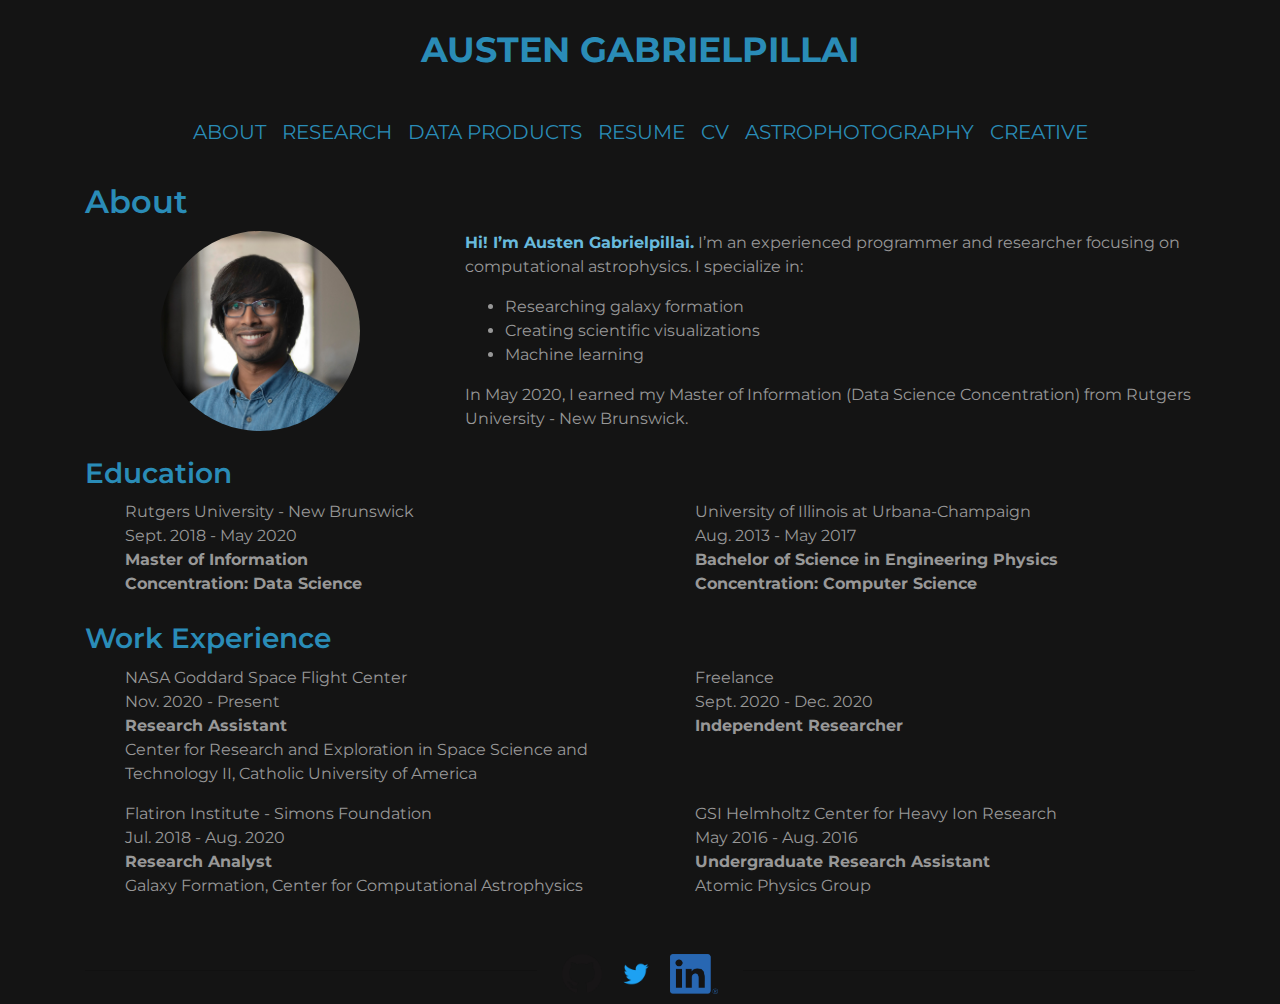
==== about.html @ 3574d352 "astrophotography update" ====
﻿<!DOCTYPE html>
<html lang="en">
<head>
    <title>Austen Gabrielpillai - About</title>
    <meta name="description" content="Experienced programmer and researcher focusing on computational astrophysics.">
    <!-- Global site tag (gtag.js) - Google Analytics -->
    <script async src="https://www.googletagmanager.com/gtag/js?id=UA-153675831-1"></script>
    <script>
        window.dataLayer = window.dataLayer || [];
        function gtag() { dataLayer.push(arguments); }
        gtag('js', new Date());

        gtag('config', 'UA-153675831-1');
    </script>
    <meta charset="utf-8">
    <meta name="viewport" content="width=device-width, initial-scale=1">
    <script src="https://code.jquery.com/jquery-3.2.1.slim.min.js" integrity="sha384-KJ3o2DKtIkvYIK3UENzmM7KCkRr/rE9/Qpg6aAZGJwFDMVNA/GpGFF93hXpG5KkN" crossorigin="anonymous"></script>
    <link rel="stylesheet" href="https://maxcdn.bootstrapcdn.com/bootstrap/4.0.0/css/bootstrap.min.css" integrity="sha384-Gn5384xqQ1aoWXA+058RXPxPg6fy4IWvTNh0E263XmFcJlSAwiGgFAW/dAiS6JXm" crossorigin="anonymous">
    <script src="https://maxcdn.bootstrapcdn.com/bootstrap/4.0.0/js/bootstrap.min.js" integrity="sha384-JZR6Spejh4U02d8jOt6vLEHfe/JQGiRRSQQxSfFWpi1MquVdAyjUar5+76PVCmYl" crossorigin="anonymous"></script>
    <script src="https://cdnjs.cloudflare.com/ajax/libs/popper.js/1.12.9/umd/popper.min.js" integrity="sha384-ApNbgh9B+Y1QKtv3Rn7W3mgPxhU9K/ScQsAP7hUibX39j7fakFPskvXusvfa0b4Q" crossorigin="anonymous"></script>
    <script src="https://d3js.org/d3.v5.min.js"></script>
    <link rel="stylesheet" href="css/styles.css">
    <link rel="stylesheet" href="css/styles-about.css">
    <link href="https://fonts.googleapis.com/css2?family=Montserrat&display=swap" rel="stylesheet">
    <link rel="apple-touch-icon" sizes="180x180" href="images/favicon/apple-touch-icon.png">
    <link rel="icon" type="image/png" sizes="32x32" href="images/favicon/favicon-32x32.png">
    <link rel="icon" type="image/png" sizes="16x16" href="images/favicon/favicon-16x16.png">
    <link rel="manifest" href="images/favicon/site.webmanifest">
</head>
<body>
    <header id="title">
        <div class="jumbotron jumbotron-fluid" id="title">
            <div class="container">
                <a href="index.html">AUSTEN GABRIELPILLAI</a>
            </div>
        </div>
        <nav class="navbar navbar-expand-lg navbar-dark">
            <a class="navbar-brand d-inline-block d-lg-none" href="index.html"><b>A. GABRIELPILLAI</b></a>
            <button class="navbar-toggler" type="button" data-toggle="collapse" data-target="#collapsingNavbarMd">
                <span class="navbar-toggler-icon"></span>
            </button>
            <div class="navbar-collapse collapse" id="collapsingNavbarMd">
                <div class="navbar-nav mx-lg-auto">
                    <a class="nav-item nav-link active" href="about.html"> ABOUT <span class="sr-only">(current)</span></a>
                    <a class="nav-item nav-link" href="research.html">RESEARCH</a>
                    <a class="nav-item nav-link" href="products.html">DATA PRODUCTS</a>
                    <a class="nav-item nav-link" href="a_gabrielpillai_resume.pdf">RESUME</a>
                    <a class="nav-item nav-link" href="a_gabrielpillai_cv.pdf">CV</a>
                    <a class="nav-item nav-link" href="astrophotography.html">ASTROPHOTOGRAPHY</a>
                    <a class="nav-item nav-link" href="personal.html">CREATIVE</a>
                </div>
            </div>
        </nav>
    </header>
    <main>
        <div class="container">
            <h2>About</h2>
            <div class="row">
                <div class="col-md-4" id="parent-photo">
                    <img src="images/about/me.jpg" class="rounded-circle" id="my-photo"/>
                </div>
                <div class="col-md-8">
                    <p>
                        <b>Hi! I’m Austen Gabrielpillai.</b> I’m an experienced programmer and researcher focusing on computational astrophysics. I specialize in:
                    </p>
                    <ul>
                        <li>Researching galaxy formation</li>
                        <li>Creating scientific visualizations</li>
                        <li>Machine learning</li>
                    </ul>
                    <p>In May 2020, I earned my Master of Information (Data Science Concentration) from Rutgers University - New Brunswick.</p>
                </div>
            </div>
            <h3>Education</h3>
            <div class="row">
                <div class="col">
                    <ul class="schools-list">
                        <li>Rutgers University - New Brunswick</li>
                        <li>Sept. 2018 - May 2020</li>
                        <li><strong>Master of Information</strong></li>
                        <li><strong>Concentration: Data Science</strong></li>
                    </ul>
                </div>
                <div class="col">
                    <ul  class="schools-list">
                        <li>University of Illinois at Urbana-Champaign</li>
                        <li>Aug. 2013 - May 2017</li>
                        <li><strong>Bachelor of Science in Engineering Physics</strong></li>
                        <li><strong>Concentration: Computer Science</strong></li>
                    </ul>
                </div>
            </div>
            <h3>Work Experience</h3>
            <div class="row">
                <div class="col-md-6">
                    <ul class="schools-list">
                        <li>NASA Goddard Space Flight Center</li>
                        <li>Nov. 2020 - Present</li>
                        <li><strong>Research Assistant</strong></li>
                        <li>Center for Research and Exploration in Space Science and Technology II, Catholic University of America</li>
                    </ul>
                </div>
                <div class="col-md-6">
                    <ul class="schools-list">
                        <li>Freelance</li>
                        <li>Sept. 2020 - Dec. 2020</li>
                        <li><strong>Independent Researcher</strong></li>
                        <li></li>
                    </ul>
                </div>
                <div class="col-md-6">
                    <ul class="schools-list">
                        <li>Flatiron Institute - Simons Foundation</li>
                        <li>Jul. 2018 - Aug. 2020</li>
                        <li><strong>Research Analyst</strong></li>
                        <li>Galaxy Formation, Center for Computational Astrophysics</li>
                    </ul>
                </div>
                <div class="col-md-6">
                    <ul class="schools-list">
                        <li>GSI Helmholtz Center for Heavy Ion Research</li>
                        <li>May 2016 - Aug. 2016</li>
                        <li><strong>Undergraduate Research Assistant</strong></li>
                        <li>Atomic Physics Group</li>
                    </ul>
                </div>
            </div>
        </div>
    </main>
    <footer class="footer">
        <div class="container">
            <div class="row">
                <div class="col"><hr /></div>
                <div class="col-auto social-icons">
                    <a href="https://github.com/aust427">
                        <img src="icons/GitHub-Mark-64px.png" class="social-icons" />
                    </a>
                    <a href="https://twitter.com/a_gabrielpillai">
                        <img src="icons/Twitter_Logo_Blue.png" class="social-icons" />
                    </a>
                    <a href="https://www.linkedin.com/in/a-gabrielpillai">
                        <img src="icons/LI-In-Bug.png" class="social-icons" />
                    </a>
                </div>
                <div class="col"><hr /></div>
            </div>
        </div>
    </footer>
</body>
</html>
---- css/styles.css ----
﻿html, body {
    height: 100%;
}

.slider {
    width: 100px;
}

.pos-input {
    width: 55px;
}

.modal-content {
    background-color: #FEF8EC;
}

body, html {
    background-color: #141414;
    font-family: 'Montserrat', sans-serif;
    color: #989898;
}

h1, h2, h3, h4 {
    margin-bottom: 5px;
    color: #2A8CB7;
    font-weight: 600;
    padding-bottom: 5px;
}

#title {
    text-align: center;
    background-color: #141414;
    text-decoration: none;
    font-size: 35px;
    margin-bottom: 0;
}

b {
    color: #69BADD;
}

#collapsingNavbarMd a {
    font-size: 20px;
}

nav {
    background-color: #141414;
}

.jumbotron {
    font-weight: bold;
    padding-top: 24px;
    padding-bottom: 24px;
}

.btn-primary {
    background-color: #47859A;
}

#title a:link {
    color: #2A8CB7;
}

#title a:visited {
    color: #2A8CB7;
}

#title a:hover {
    color: #69BADD;
    text-decoration: none;
    font-weight: bold;
}


@media (min-width: 992px) {
    .navbar .navbar-collapse {
        text-align: center;
    }


}

nav {
    font-size: 18px;
}

@media (max-width: 991px) {
    .jumbotron {
        display: none;
    }

    .navbar-brand{
        font-size: 25px;
    }
}

.paper-summary{
    width: 100%;
}

.paper-left-col{
    width: 75%;
}

.paper-right-col{
    width:25%;
}

.paper-right{
    text-align: right;
}

footer {
    position: absolute;
    width: 100%;
    /* Set the fixed height of the footer here */
    height: 60px;
    background: #141414;
    padding-top: 10px;
}

.no-padding {
    padding-left: 0;
    padding-right: 0;
}

.social-icons {
    max-height: 40px;
    width: auto;
    text-align: center;
    padding-left: 5px;
    padding-right: 5px;
}

img {
    max-width: 100%;
    max-height: 100%;
}

main{
    padding-top: 20px;
    padding-bottom: 20px;
}

.row{
    margin-bottom: 10px;
}

.img-row{
    margin-top: 50px;
    margin-bottom: 50px;
}

.diamond, .diamond div {
    margin: 0 auto;
    transform-origin: 50% 50%;
    overflow: hidden;
    width: 200px;
    height: 200px;
}

/*adopted and modified from https://stackoverflow.com/questions/29654453/bootstrap-different-shaped-images */
.diamond {
    transform: rotate(45deg);
}

    .diamond .los1 {
        width: 200px;
        height: 200px;
    }

        .diamond .los1 img {
            width: 100%;
            height: auto;
            -moz-transition: all 0.6s scale(1.6);
            -webkit-transition: all 0.6s scale(1.6);
            transition: all 0.6s;
            transform: scale(1.6) rotate(-45deg);
        }

    .diamond:hover img {
        -moz-transform: scale(2);
        -webkit-transform: scale(2);
        transform: scale(2) rotate(-45deg);
    }
---- css/styles-about.css ----
﻿.schools-list {
    list-style-type: none;
}

#my-photo {
    width: 200px;
    height: 200px;
    margin: auto;
}

#parent-photo {
    text-align: center;
    padding-bottom: 10px;
}
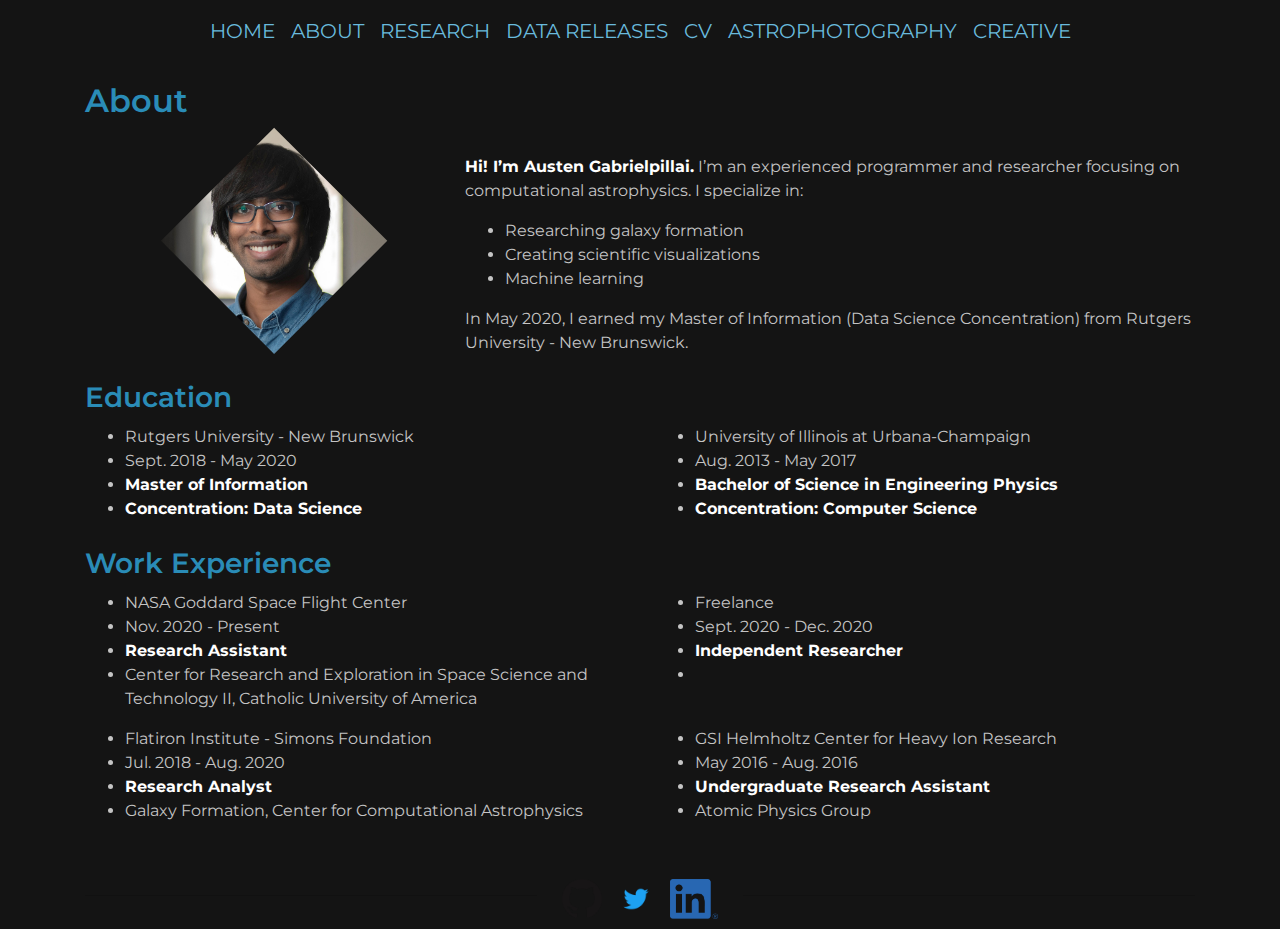
==== commit 9e905f47: "website modernization part 1" ====
--- a/about.html
+++ b/about.html
@@ -29,37 +29,35 @@
 </head>
 <body>
     <header id="title">
-        <div class="jumbotron jumbotron-fluid" id="title">
-            <div class="container">
-                <a href="index.html">AUSTEN GABRIELPILLAI</a>
-            </div>
-        </div>
         <nav class="navbar navbar-expand-lg navbar-dark">
-            <a class="navbar-brand d-inline-block d-lg-none" href="index.html"><b>A. GABRIELPILLAI</b></a>
             <button class="navbar-toggler" type="button" data-toggle="collapse" data-target="#collapsingNavbarMd">
                 <span class="navbar-toggler-icon"></span>
             </button>
             <div class="navbar-collapse collapse" id="collapsingNavbarMd">
-                <div class="navbar-nav mx-lg-auto">
-                    <a class="nav-item nav-link active" href="about.html"> ABOUT <span class="sr-only">(current)</span></a>
-                    <a class="nav-item nav-link" href="research.html">RESEARCH</a>
-                    <a class="nav-item nav-link" href="products.html">DATA PRODUCTS</a>
-                    <a class="nav-item nav-link" href="a_gabrielpillai_resume.pdf">RESUME</a>
-                    <a class="nav-item nav-link" href="a_gabrielpillai_cv.pdf">CV</a>
-                    <a class="nav-item nav-link" href="astrophotography.html">ASTROPHOTOGRAPHY</a>
-                    <a class="nav-item nav-link" href="personal.html">CREATIVE</a>
-                </div>
+                <ul class="navbar-nav mx-lg-auto">
+                    <li class="nav-item"><a class="nav-link" href="index.html"> HOME</a></li>
+                    <li class="nav-item"><a class="nav-link" href="about.html"> ABOUT</a></li>
+                    <li class="nav-item"><a class="nav-link" href="research.html"> RESEARCH</a></li>
+                    <li class="nav-item"><a class="nav-link" href="releases.html"> DATA RELEASES</a></li>
+                    <li class="nav-item"><a class="nav-link" href="a_gabrielpillai_cv.pdf">CV</a></li>
+                    <li class="nav-item"><a class="nav-link" href="astrophotography.html"> ASTROPHOTOGRAPHY</a></li>
+                    <li class="nav-item"><a class="nav-link" href="personal.html"> CREATIVE</a></li>
+                </ul>
             </div>
         </nav>
     </header>
     <main>
         <div class="container">
-            <h2>About</h2>
+            <h2 id="about">About</h2>
             <div class="row">
-                <div class="col-md-4" id="parent-photo">
-                    <img src="images/about/me.jpg" class="rounded-circle" id="my-photo"/>
+                <div class="col-md-4">
+                    <div class="diamond" id="parent-photo">
+                        <div class="los2">
+                            <img class="img-fluid" id="my-photo" src="images/about/me.jpg" />
+                        </div>
+                    </div>
                 </div>
-                <div class="col-md-8">
+                <div class="col-md-8" id="blurb">
                     <p>
                         <b>Hi! I’m Austen Gabrielpillai.</b> I’m an experienced programmer and researcher focusing on computational astrophysics. I specialize in:
                     </p>
@@ -71,9 +69,9 @@
                     <p>In May 2020, I earned my Master of Information (Data Science Concentration) from Rutgers University - New Brunswick.</p>
                 </div>
             </div>
-            <h3>Education</h3>
+            <h3 class="work">Education</h3>
             <div class="row">
-                <div class="col">
+                <div class="col-md-6">
                     <ul class="schools-list">
                         <li>Rutgers University - New Brunswick</li>
                         <li>Sept. 2018 - May 2020</li>
@@ -81,8 +79,8 @@
                         <li><strong>Concentration: Data Science</strong></li>
                     </ul>
                 </div>
-                <div class="col">
-                    <ul  class="schools-list">
+                <div class="col-md-6">
+                    <ul class="schools-list">
                         <li>University of Illinois at Urbana-Champaign</li>
                         <li>Aug. 2013 - May 2017</li>
                         <li><strong>Bachelor of Science in Engineering Physics</strong></li>
@@ -90,7 +88,7 @@
                     </ul>
                 </div>
             </div>
-            <h3>Work Experience</h3>
+            <h3 class="work">Work Experience</h3>
             <div class="row">
                 <div class="col-md-6">
                     <ul class="schools-list">
--- a/css/styles.css
+++ b/css/styles.css
@@ -11,13 +11,13 @@
 }
 
 .modal-content {
-    background-color: #FEF8EC;
+    background-color: #141414;
 }
 
 body, html {
     background-color: #141414;
     font-family: 'Montserrat', sans-serif;
-    color: #989898;
+    color: #c4c4c4;
 }
 
 h1, h2, h3, h4 {
@@ -36,7 +36,11 @@
 }
 
 b {
-    color: #69BADD;
+    color: white;
+}
+
+strong {
+    color: white;
 }
 
 #collapsingNavbarMd a {
@@ -58,15 +62,15 @@
 }
 
 #title a:link {
-    color: #2A8CB7;
+    color: #69BADD;
 }
 
 #title a:visited {
-    color: #2A8CB7;
+    color: #69BADD;
 }
 
 #title a:hover {
-    color: #69BADD;
+    color: white;
     text-decoration: none;
     font-weight: bold;
 }
@@ -108,6 +112,11 @@
 
 .paper-right{
     text-align: right;
+    vertical-align: top;
+}
+
+.paper-bottom{
+    padding-bottom: 15px;
 }
 
 footer {
@@ -182,4 +191,57 @@
         -moz-transform: scale(2);
         -webkit-transform: scale(2);
         transform: scale(2) rotate(-45deg);
-    }+    }
+
+    .diamond .los2 {
+        width: 160px;
+        height: 160px;
+    }
+    .diamond .los2 img {
+        width: 100%;
+        height: auto;
+        -moz-transition: all 0.6s scale(1.6);
+        -webkit-transition: all 0.6s scale(1.6);
+        transition: all 0.6s;
+        transform: scale(1.6) rotate(-45deg);
+    }
+
+#nameplate {
+    color: #69BADD;
+    max-width: 600px;
+    text-align: center;
+    border: 3px;
+    border: 3px white;
+    border-style: solid none;
+    margin: auto;
+}
+
+#center-div {
+    top: 30%;
+    position: absolute;
+    width: 100%;
+}
+
+#nameplate #line1 {
+    margin-top: 15px;
+    margin-bottom: 5px;
+    font-size: 28px;
+}
+
+#nameplate #line2{
+    font-size: 18px;
+    margin-top: 5px;
+    margin-bottom: 15px;
+}
+
+#parent-photo.diamond{
+
+}
+
+#my-photo{
+
+}
+
+h2#about{
+    padding-bottom: 30px;
+}
--- a/css/styles-about.css
+++ b/css/styles-about.css
@@ -1,14 +1 @@
-﻿.schools-list {
-    list-style-type: none;
-}
-
-#my-photo {
-    width: 200px;
-    height: 200px;
-    margin: auto;
-}
-
-#parent-photo {
-    text-align: center;
-    padding-bottom: 10px;
-}+﻿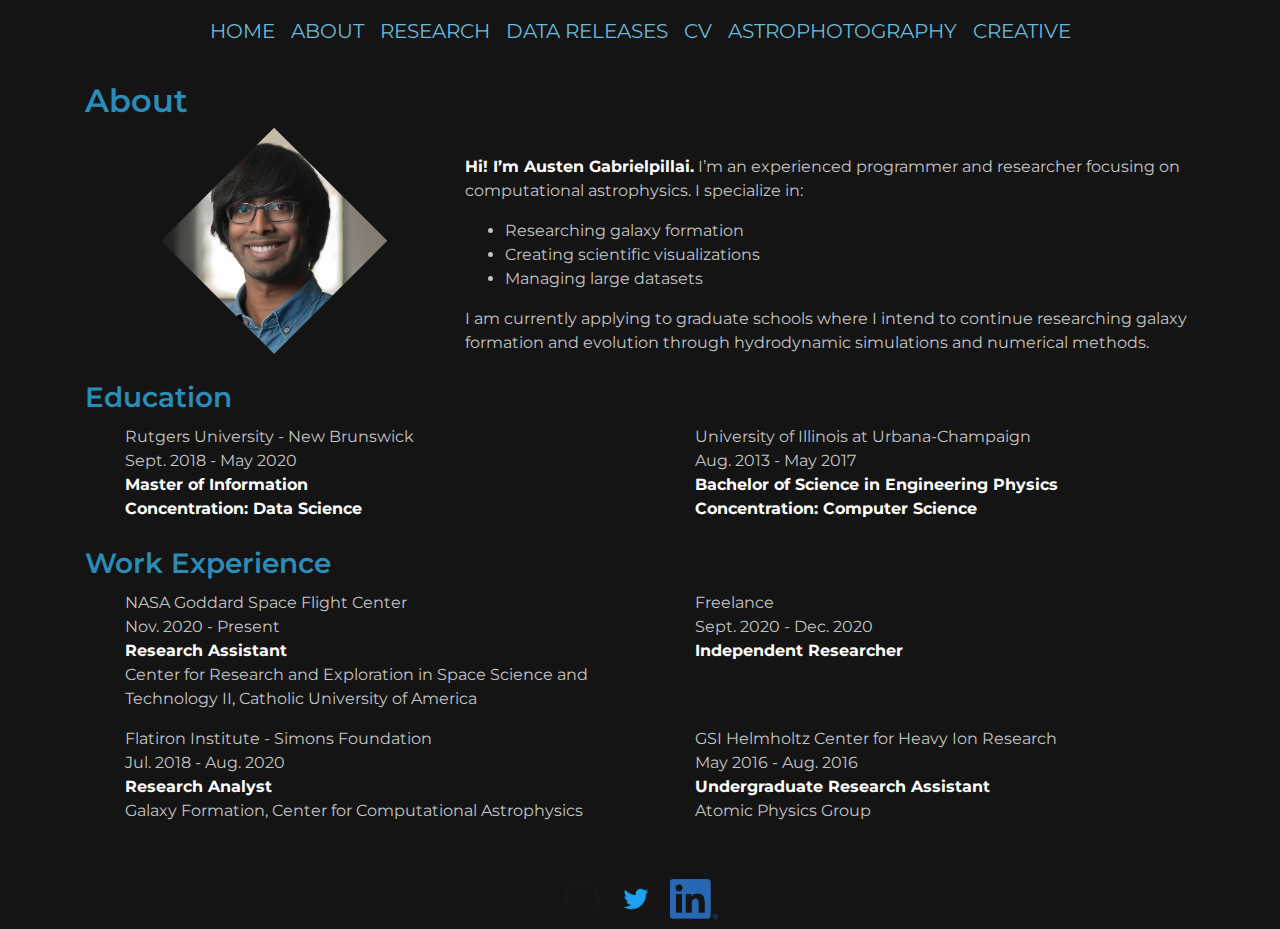
==== commit 7d729090: "website modernization part 2" ====
--- a/about.html
+++ b/about.html
@@ -64,9 +64,9 @@
                     <ul>
                         <li>Researching galaxy formation</li>
                         <li>Creating scientific visualizations</li>
-                        <li>Machine learning</li>
+                        <li>Managing large datasets</li>
                     </ul>
-                    <p>In May 2020, I earned my Master of Information (Data Science Concentration) from Rutgers University - New Brunswick.</p>
+                    <p>I am currently applying to graduate schools where I intend to continue researching galaxy formation and evolution through hydrodynamic simulations and numerical methods.</p>
                 </div>
             </div>
             <h3 class="work">Education</h3>
--- a/css/styles.css
+++ b/css/styles.css
@@ -207,7 +207,7 @@
     }
 
 #nameplate {
-    color: #69BADD;
+    color: white;
     max-width: 600px;
     text-align: center;
     border: 3px;
@@ -216,8 +216,12 @@
     margin: auto;
 }
 
+#main-carousel{
+    max-width: 600px;
+}
+
 #center-div {
-    top: 30%;
+    top: 35%;
     position: absolute;
     width: 100%;
 }
@@ -234,14 +238,24 @@
     margin-bottom: 15px;
 }
 
-#parent-photo.diamond{
-
-}
-
-#my-photo{
-
-}
-
-h2#about{
+
+#parent-photo.diamond {
+}
+
+#my-photo {
+}
+
+h2#about {
     padding-bottom: 30px;
 }
+
+.schools-list {
+    list-style-type: none;
+}
+.inside-carousel {
+    color: white;
+    max-width: 380px;
+    width: 100%;
+    margin: auto;
+    height: 150px;
+}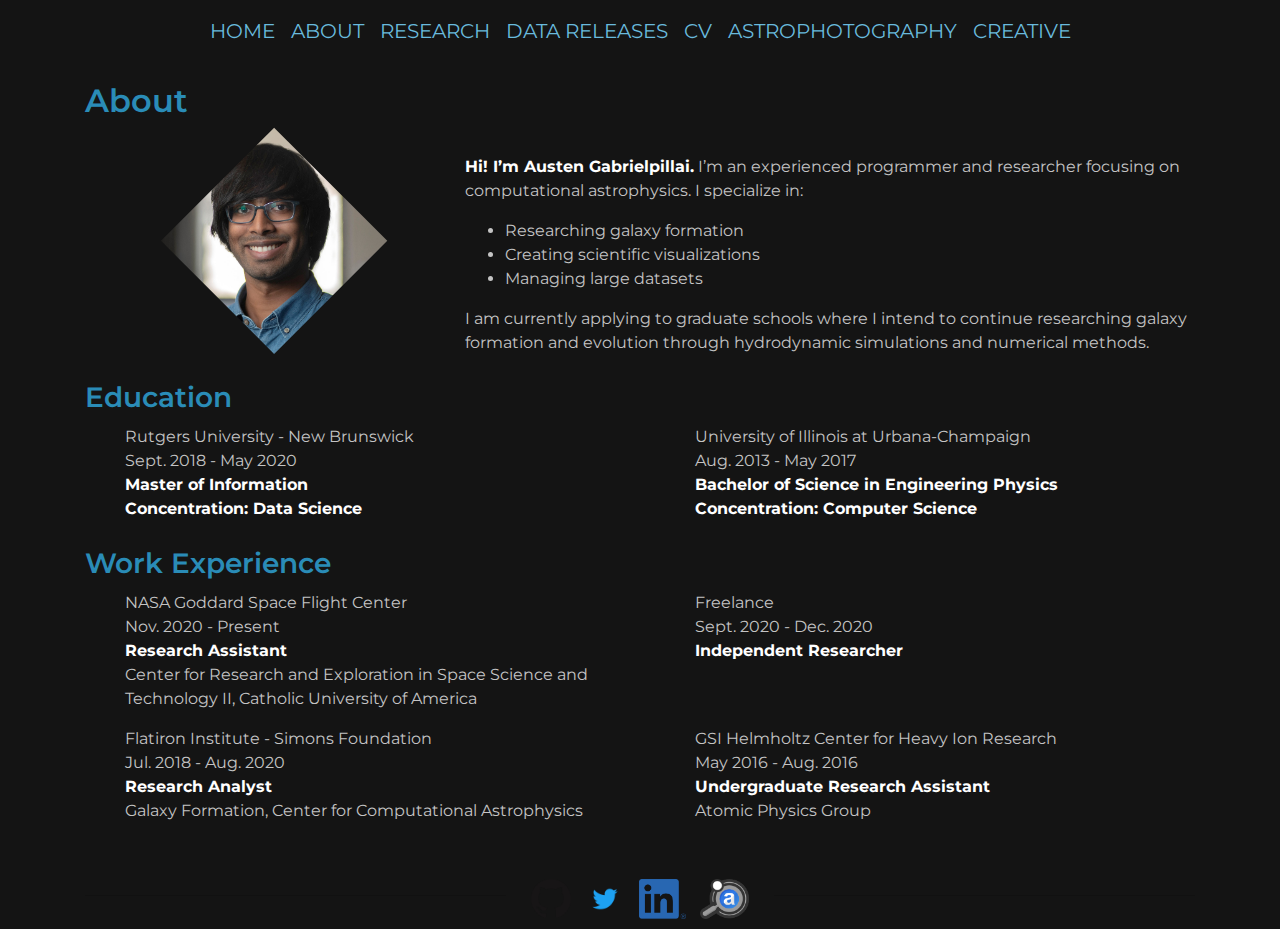
==== commit 649242d0: "website modernization part 3" ====
--- a/about.html
+++ b/about.html
@@ -130,14 +130,17 @@
             <div class="row">
                 <div class="col"><hr /></div>
                 <div class="col-auto social-icons">
-                    <a href="https://github.com/aust427">
+                    <a href="https://github.com/aust427" target="_blank">
                         <img src="icons/GitHub-Mark-64px.png" class="social-icons" />
                     </a>
-                    <a href="https://twitter.com/a_gabrielpillai">
+                    <a href="https://twitter.com/a_gabrielpillai" target="_blank">
                         <img src="icons/Twitter_Logo_Blue.png" class="social-icons" />
                     </a>
-                    <a href="https://www.linkedin.com/in/a-gabrielpillai">
+                    <a href="https://www.linkedin.com/in/a-gabrielpillai" target="_blank">
                         <img src="icons/LI-In-Bug.png" class="social-icons" />
+                    </a>
+                    <a href="https://ui.adsabs.harvard.edu/search/fq=%7B!type%3Daqp%20v%3D%24fq_bibstem_facet%7D&fq_bibstem_facet=(bibstem_facet%3A%22MNRAS.tmp%22%20OR%20bibstem_facet%3A%22MNRAS%22%20OR%20bibstem_facet%3A%22arXiv%22)&p_=0&q=author%3A%22Gabrielpillai%2C%20Austen%22&sort=date%20desc%2C%20bibcode%20desc" target="_blank">
+                        <img src="icons/ads.png" class="social-icons" />
                     </a>
                 </div>
                 <div class="col"><hr /></div>
--- a/css/styles.css
+++ b/css/styles.css
@@ -258,4 +258,12 @@
     width: 100%;
     margin: auto;
     height: 150px;
+}
+
+.data-row{
+    padding-bottom: 30px;
+}
+
+.data-p{
+    padding-bottom: 10px;
 }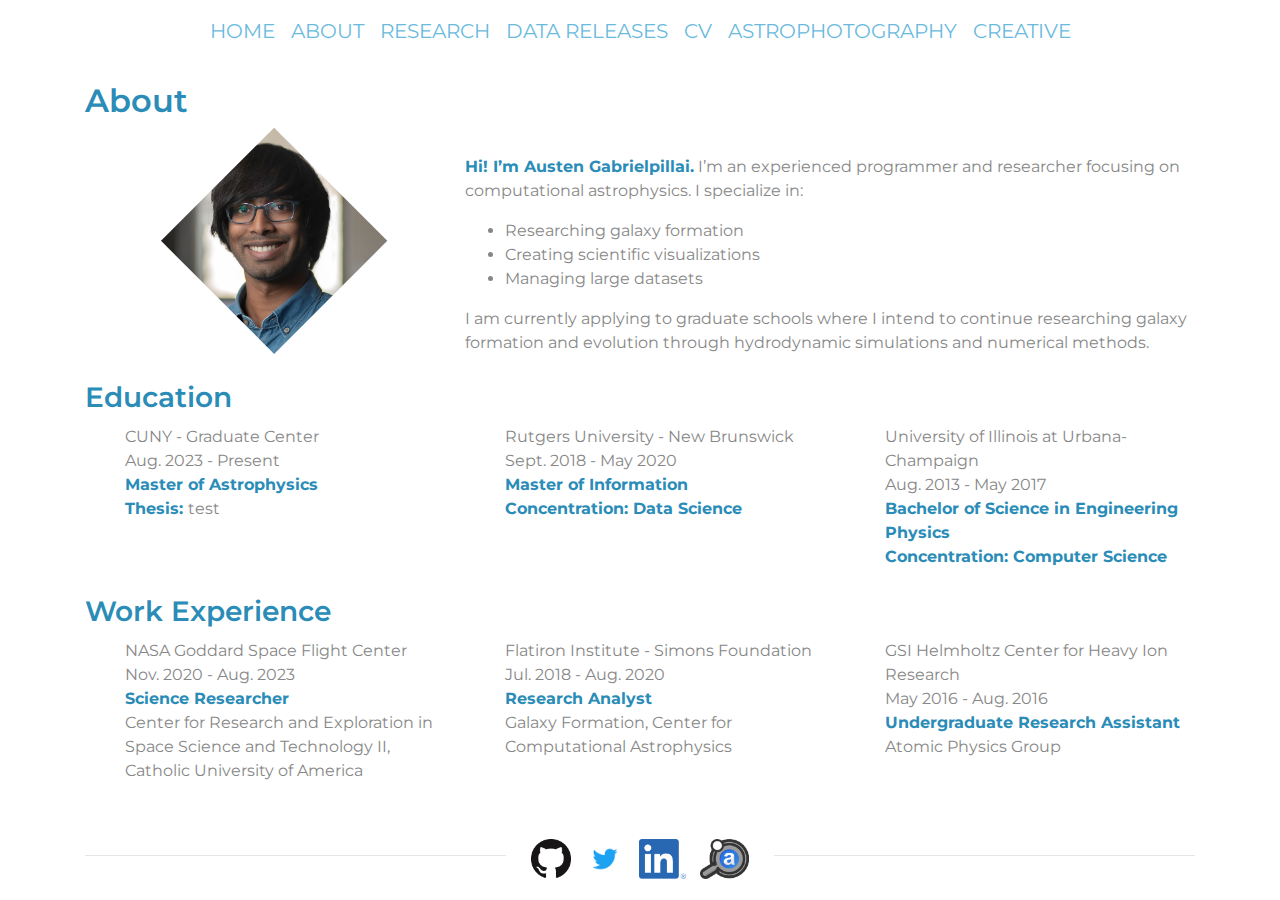
==== commit 1e3790a6: "general updates..." ====
--- a/about.html
+++ b/about.html
@@ -71,7 +71,15 @@
             </div>
             <h3 class="work">Education</h3>
             <div class="row">
-                <div class="col-md-6">
+            <div class="col-md-4">
+                <ul class="schools-list">
+                    <li>CUNY - Graduate Center</li>
+                    <li>Aug. 2023 - Present</li>
+                    <li><strong>Master of Astrophysics</strong></li>
+                    <li><strong>Thesis: </strong> test</li>
+                </ul>
+            </div>
+                <div class="col-md-4">
                     <ul class="schools-list">
                         <li>Rutgers University - New Brunswick</li>
                         <li>Sept. 2018 - May 2020</li>
@@ -79,7 +87,7 @@
                         <li><strong>Concentration: Data Science</strong></li>
                     </ul>
                 </div>
-                <div class="col-md-6">
+                <div class="col-md-4">
                     <ul class="schools-list">
                         <li>University of Illinois at Urbana-Champaign</li>
                         <li>Aug. 2013 - May 2017</li>
@@ -90,23 +98,15 @@
             </div>
             <h3 class="work">Work Experience</h3>
             <div class="row">
-                <div class="col-md-6">
+                <div class="col-md-4">
                     <ul class="schools-list">
                         <li>NASA Goddard Space Flight Center</li>
-                        <li>Nov. 2020 - Present</li>
-                        <li><strong>Research Assistant</strong></li>
+                        <li>Nov. 2020 - Aug. 2023</li>
+                        <li><strong>Science Researcher</strong></li>
                         <li>Center for Research and Exploration in Space Science and Technology II, Catholic University of America</li>
                     </ul>
                 </div>
-                <div class="col-md-6">
-                    <ul class="schools-list">
-                        <li>Freelance</li>
-                        <li>Sept. 2020 - Dec. 2020</li>
-                        <li><strong>Independent Researcher</strong></li>
-                        <li></li>
-                    </ul>
-                </div>
-                <div class="col-md-6">
+                <div class="col-md-4">
                     <ul class="schools-list">
                         <li>Flatiron Institute - Simons Foundation</li>
                         <li>Jul. 2018 - Aug. 2020</li>
@@ -114,7 +114,7 @@
                         <li>Galaxy Formation, Center for Computational Astrophysics</li>
                     </ul>
                 </div>
-                <div class="col-md-6">
+                <div class="col-md-4">
                     <ul class="schools-list">
                         <li>GSI Helmholtz Center for Heavy Ion Research</li>
                         <li>May 2016 - Aug. 2016</li>
--- a/css/styles.css
+++ b/css/styles.css
@@ -11,13 +11,13 @@
 }
 
 .modal-content {
-    background-color: #141414;
+    background-color: white;
 }
 
 body, html {
-    background-color: #141414;
+    background-color: white;
     font-family: 'Montserrat', sans-serif;
-    color: #c4c4c4;
+    color: #878787;
 }
 
 h1, h2, h3, h4 {
@@ -29,18 +29,18 @@
 
 #title {
     text-align: center;
-    background-color: #141414;
+    background-color: white;
     text-decoration: none;
     font-size: 35px;
     margin-bottom: 0;
 }
 
 b {
-    color: white;
+    color: #2A8CB7;
 }
 
 strong {
-    color: white;
+    color: #2A8CB7;
 }
 
 #collapsingNavbarMd a {
@@ -48,7 +48,7 @@
 }
 
 nav {
-    background-color: #141414;
+    background-color: white;
 }
 
 .jumbotron {
@@ -70,7 +70,7 @@
 }
 
 #title a:hover {
-    color: white;
+    color: black;
     text-decoration: none;
     font-weight: bold;
 }
@@ -124,7 +124,7 @@
     width: 100%;
     /* Set the fixed height of the footer here */
     height: 60px;
-    background: #141414;
+    background: white;
     padding-top: 10px;
 }
 
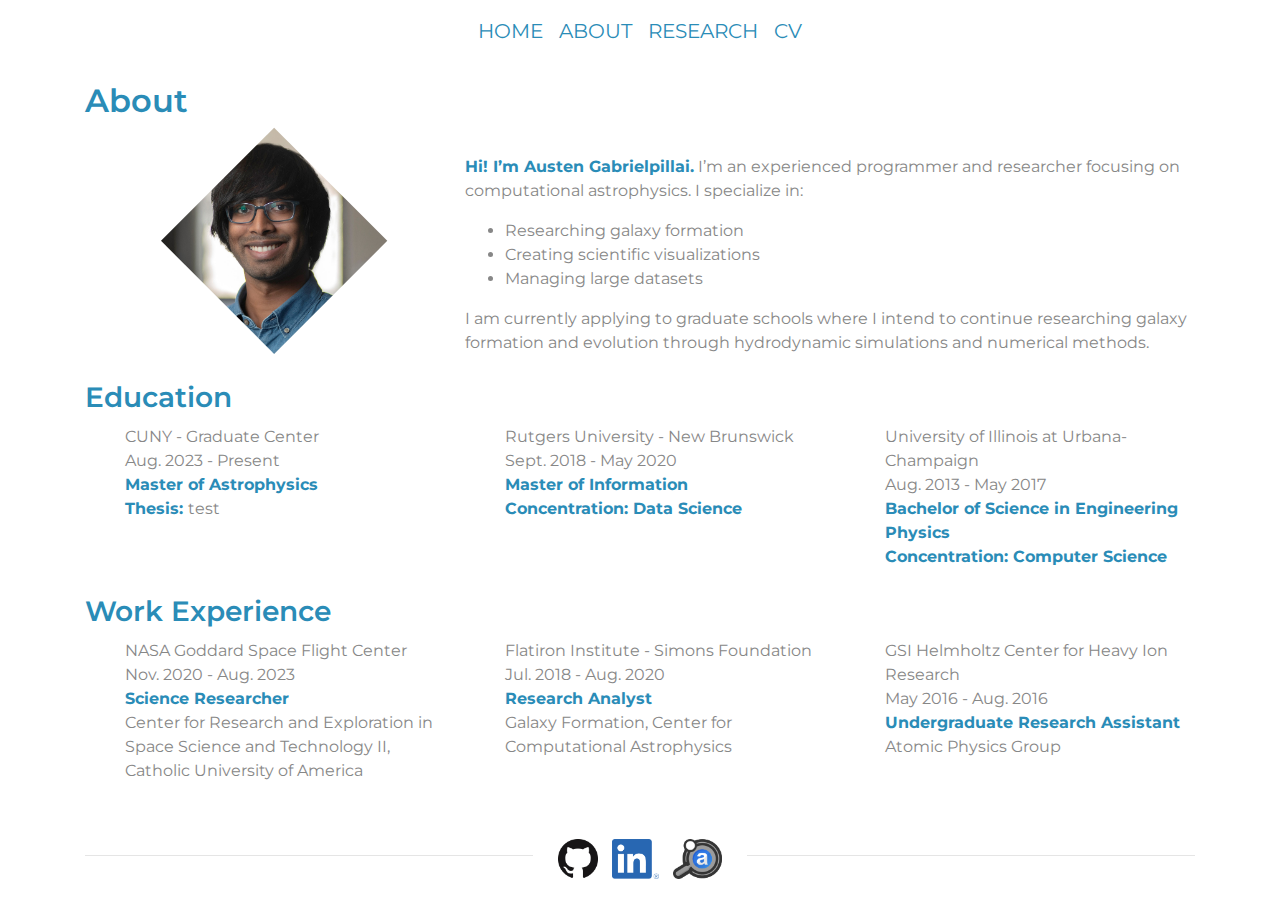
==== commit 628e0772: "more spring cleaning..." ====
--- a/about.html
+++ b/about.html
@@ -38,10 +38,7 @@
                     <li class="nav-item"><a class="nav-link" href="index.html"> HOME</a></li>
                     <li class="nav-item"><a class="nav-link" href="about.html"> ABOUT</a></li>
                     <li class="nav-item"><a class="nav-link" href="research.html"> RESEARCH</a></li>
-                    <li class="nav-item"><a class="nav-link" href="releases.html"> DATA RELEASES</a></li>
                     <li class="nav-item"><a class="nav-link" href="a_gabrielpillai_cv.pdf">CV</a></li>
-                    <li class="nav-item"><a class="nav-link" href="astrophotography.html"> ASTROPHOTOGRAPHY</a></li>
-                    <li class="nav-item"><a class="nav-link" href="personal.html"> CREATIVE</a></li>
                 </ul>
             </div>
         </nav>
@@ -133,9 +130,6 @@
                     <a href="https://github.com/aust427" target="_blank">
                         <img src="icons/GitHub-Mark-64px.png" class="social-icons" />
                     </a>
-                    <a href="https://twitter.com/a_gabrielpillai" target="_blank">
-                        <img src="icons/Twitter_Logo_Blue.png" class="social-icons" />
-                    </a>
                     <a href="https://www.linkedin.com/in/a-gabrielpillai" target="_blank">
                         <img src="icons/LI-In-Bug.png" class="social-icons" />
                     </a>
--- a/css/styles.css
+++ b/css/styles.css
@@ -58,15 +58,15 @@
 }
 
 .btn-primary {
-    background-color: #47859A;
+    background-color: #2A8CB7;
 }
 
 #title a:link {
-    color: #69BADD;
+    color: #2A8CB7;
 }
 
 #title a:visited {
-    color: #69BADD;
+    color: #2A8CB7;
 }
 
 #title a:hover {
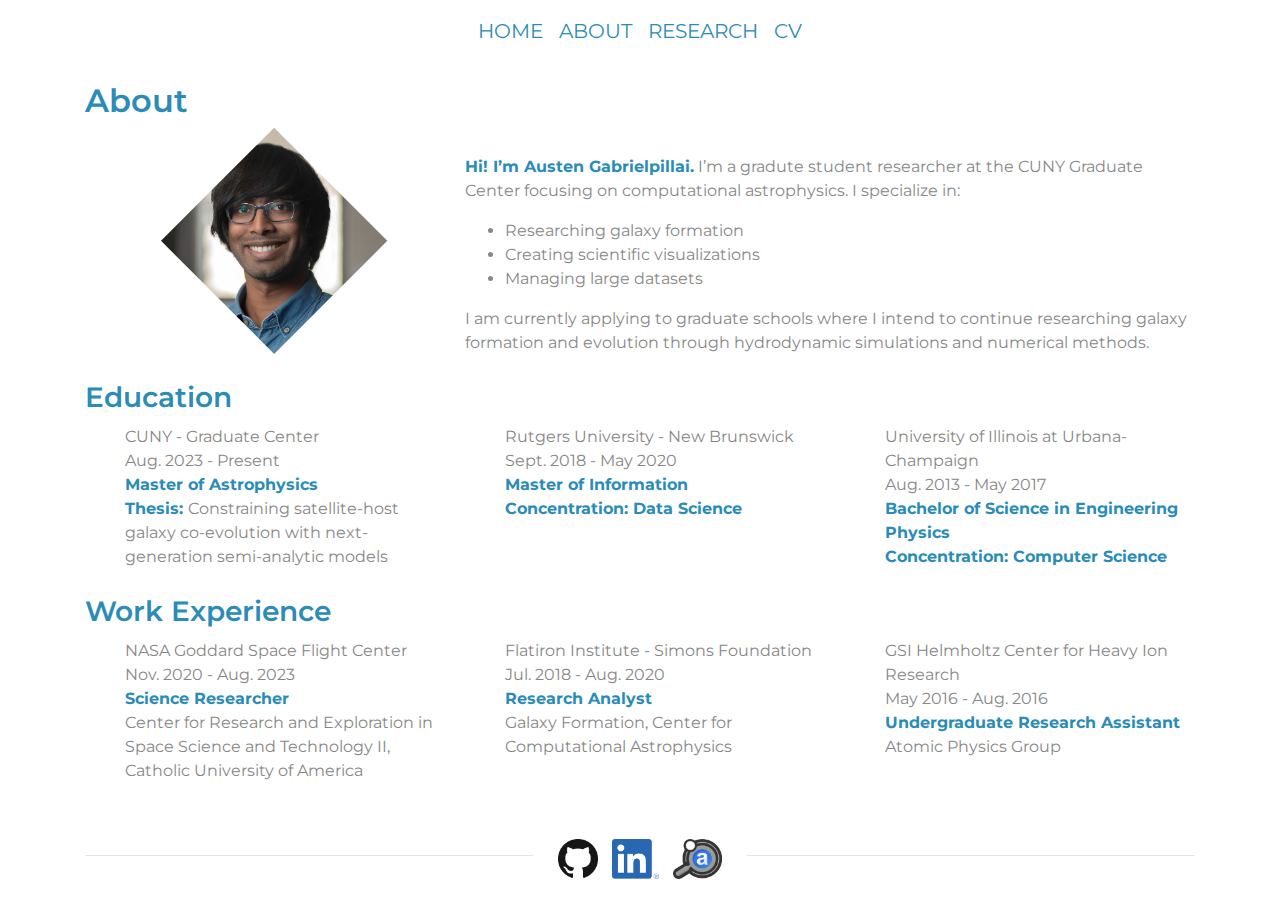
==== commit fadf337a: "research update" ====
--- a/about.html
+++ b/about.html
@@ -56,7 +56,7 @@
                 </div>
                 <div class="col-md-8" id="blurb">
                     <p>
-                        <b>Hi! I’m Austen Gabrielpillai.</b> I’m an experienced programmer and researcher focusing on computational astrophysics. I specialize in:
+                        <b>Hi! I’m Austen Gabrielpillai.</b> I’m a gradute student researcher at the CUNY Graduate Center focusing on computational astrophysics. I specialize in:
                     </p>
                     <ul>
                         <li>Researching galaxy formation</li>
@@ -73,7 +73,7 @@
                     <li>CUNY - Graduate Center</li>
                     <li>Aug. 2023 - Present</li>
                     <li><strong>Master of Astrophysics</strong></li>
-                    <li><strong>Thesis: </strong> test</li>
+                    <li><strong>Thesis: </strong> Constraining satellite-host galaxy co-evolution with next-generation semi-analytic models</li>
                 </ul>
             </div>
                 <div class="col-md-4">
